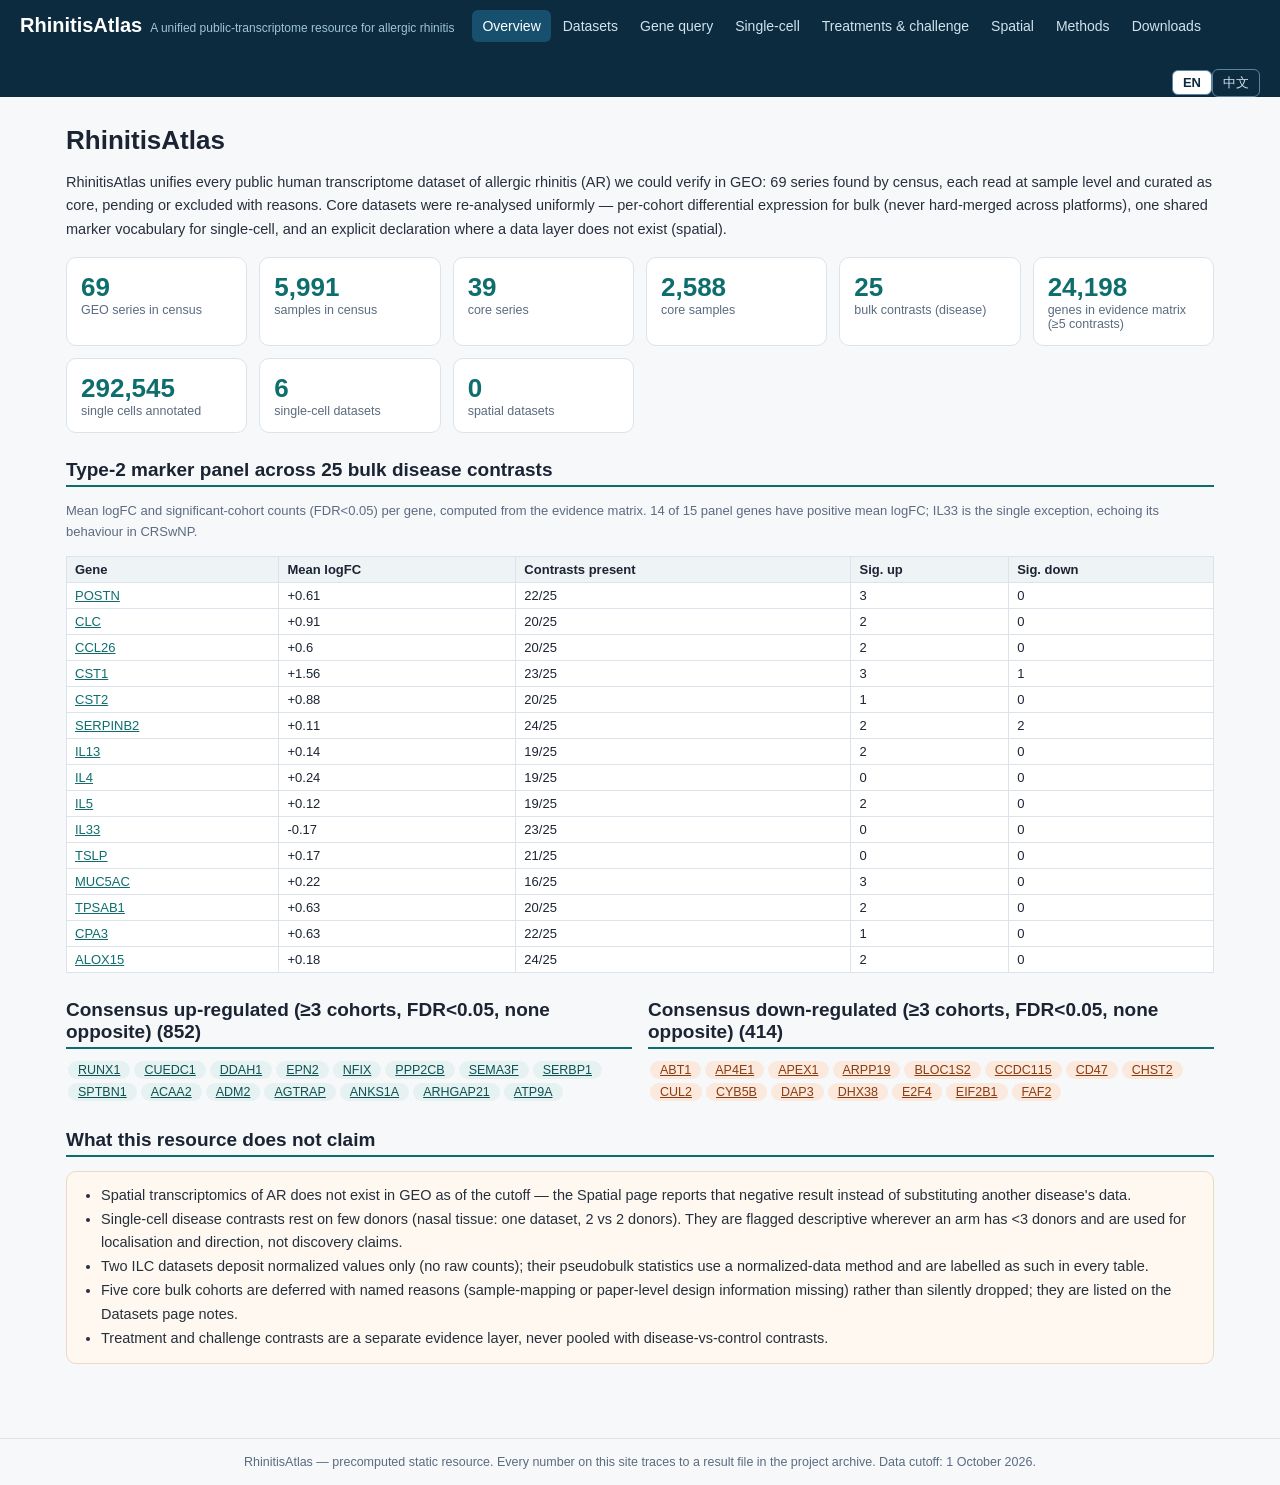
==== index.html @ cda33853 "RhinitisAtlas v1 static site: 8 pages, bilingual EN-default, precomputed data (69-series census, 25+" ====
<!DOCTYPE html><html lang="en"><head><meta charset="utf-8"><meta name="viewport" content="width=device-width,initial-scale=1">
<title>RhinitisAtlas</title><link rel="stylesheet" href="style.css"></head><body>
<header><div class="brand">RhinitisAtlas<small data-i18n="tagline"></small></div>
<nav><a href="index.html" data-i18n="nav_overview" class="on"></a><a href="datasets.html" data-i18n="nav_datasets" class=""></a><a href="gene.html" data-i18n="nav_gene" class=""></a><a href="scrna.html" data-i18n="nav_sc" class=""></a><a href="treatments.html" data-i18n="nav_treat" class=""></a><a href="spatial.html" data-i18n="nav_spatial" class=""></a><a href="methods.html" data-i18n="nav_methods" class=""></a><a href="downloads.html" data-i18n="nav_dl" class=""></a></nav><div class="lang"><button data-l="en" onclick="setLang('en')">EN</button><button data-l="zh" onclick="setLang('zh')">中文</button></div></header><main>
<h1>RhinitisAtlas</h1>
<p id="intro"></p>
<div class="cards" id="cards"></div>
<h2 id="h_panel"></h2><p class="mut" id="panel_note"></p><div id="panel"></div>
<div class="grid2"><div><h2 id="h_up"></h2><div id="cons_up"></div></div>
<div><h2 id="h_dn"></h2><div id="cons_dn"></div></div></div>
<h2 id="h_honest"></h2><div class="box"><ul id="honest" style="margin:0;padding-left:18px"></ul></div>
</main><footer><span data-i18n="foot"></span></footer>
<script src="app.js"></script><script>
const L = {
 intro:{en:"RhinitisAtlas unifies every public human transcriptome dataset of allergic rhinitis (AR) we could verify in GEO: 69 series found by census, each read at sample level and curated as core, pending or excluded with reasons. Core datasets were re-analysed uniformly — per-cohort differential expression for bulk (never hard-merged across platforms), one shared marker vocabulary for single-cell, and an explicit declaration where a data layer does not exist (spatial).",
 zh:"RhinitisAtlas 汇总了我们能在 GEO 中核验的全部人类过敏性鼻炎（AR）公共转录组数据：普查得到 69 个系列，逐个在样本级阅读并策展为 core / pending / excluded（附理由）。核心集全部统一重分析——bulk 逐队列独立差异分析（从不跨平台硬合并）、单细胞共用一套标志物词表、不存在的组学层（空间）明确声明。"},
 c_universe:{en:"GEO series in census",zh:"普查系列"},c_samples:{en:"samples in census",zh:"普查样本"},
 c_core:{en:"core series",zh:"核心系列"},c_cores:{en:"core samples",zh:"核心样本"},
 c_bulk:{en:"bulk contrasts (disease)",zh:"bulk 疾病对比"},c_genes:{en:"genes in evidence matrix (≥5 contrasts)",zh:"证据矩阵基因（≥5 对比）"},
 c_cells:{en:"single cells annotated",zh:"已注释单细胞"},c_sc:{en:"single-cell datasets",zh:"单细胞数据集"},
 c_spatial:{en:"spatial datasets",zh:"空间数据集"},
 h_panel:{en:"Type-2 marker panel across 25 bulk disease contrasts",zh:"2 型标志物面板（25 个 bulk 疾病对比）"},
 panel_note:{en:"Mean logFC and significant-cohort counts (FDR<0.05) per gene, computed from the evidence matrix. 14 of 15 panel genes have positive mean logFC; IL33 is the single exception, echoing its behaviour in CRSwNP.",zh:"每基因的平均 logFC 与显著队列数（FDR<0.05），由证据矩阵计算。15 个面板基因中 14 个平均 logFC 为正；唯一例外是 IL33，与它在 CRSwNP 中的表现一致。"},
 h_up:{en:"Consensus up-regulated (≥3 cohorts, FDR<0.05, none opposite)",zh:"共识上调（≥3 队列，FDR<0.05，无反向）"},
 h_dn:{en:"Consensus down-regulated (≥3 cohorts, FDR<0.05, none opposite)",zh:"共识下调（≥3 队列，FDR<0.05，无反向）"},
 h_honest:{en:"What this resource does not claim",zh:"本资源不声称什么"},
 honest:{en:["Spatial transcriptomics of AR does not exist in GEO as of the cutoff — the Spatial page reports that negative result instead of substituting another disease's data.",
  "Single-cell disease contrasts rest on few donors (nasal tissue: one dataset, 2 vs 2 donors). They are flagged descriptive wherever an arm has <3 donors and are used for localisation and direction, not discovery claims.",
  "Two ILC datasets deposit normalized values only (no raw counts); their pseudobulk statistics use a normalized-data method and are labelled as such in every table.",
  "Five core bulk cohorts are deferred with named reasons (sample-mapping or paper-level design information missing) rather than silently dropped; they are listed on the Datasets page notes.",
  "Treatment and challenge contrasts are a separate evidence layer, never pooled with disease-vs-control contrasts."],
 zh:["截至数据截止日，GEO 中不存在 AR 空间转录组数据——空间页报告这一阴性结果，不借用其他疾病的数据填充。",
  "单细胞疾病对比的供体数很少（鼻组织仅 1 个数据集、2 比 2 供体）。任一臂供体 <3 的对比均标注为描述性，只用于定位与方向印证，不作发现性结论。",
  "两个 ILC 数据集只存了归一化值（无原始计数），其 pseudobulk 统计采用归一化口径方法并在每张表中标注。",
  "5 个 core bulk 队列因具名原因延后（样本映射或原文设计信息缺失），而非静默丢弃，清单见数据集页注释。",
  "治疗与激发对比是独立证据层，永不与疾病-对照对比合并。"]},
 th_gene:{en:"Gene",zh:"基因"},th_mean:{en:"Mean logFC",zh:"平均 logFC"},th_pres:{en:"Contrasts present",zh:"出现对比数"},th_up:{en:"Sig. up",zh:"显著上调"},th_dn:{en:"Sig. down",zh:"显著下调"},
};
function T(k){return L[k][LANG]||L[k].en}
async function render(){
 const s = await loadJSON("data/summary.json");
 document.getElementById("intro").textContent = T("intro");
 const cards=[[s.universe_series,"c_universe"],[s.universe_samples,"c_samples"],[s.core_series,"c_core"],[s.core_samples,"c_cores"],[s.bulk_contrasts_main,"c_bulk"],[s.matrix_genes_ge5,"c_genes"],[s.sc_total_cells,"c_cells"],[Object.keys(s.sc_datasets).length,"c_sc"],[0,"c_spatial"]];
 document.getElementById("cards").innerHTML = cards.map(c=>`<div class="card"><div class="n">${c[0].toLocaleString()}</div><div class="l">${T(c[1])}</div></div>`).join("");
 document.getElementById("h_panel").textContent=T("h_panel"); document.getElementById("panel_note").textContent=T("panel_note");
 document.getElementById("panel").innerHTML = "<table><tr><th>"+T("th_gene")+"</th><th>"+T("th_mean")+"</th><th>"+T("th_pres")+"</th><th>"+T("th_up")+"</th><th>"+T("th_dn")+"</th></tr>"+
  s.panel.map(r=>`<tr><td><a href="gene.html?g=${r.gene}">${r.gene}</a></td><td>${r.mean_logFC>0?"+":""}${r.mean_logFC}</td><td>${r.n_present}/25</td><td>${r.n_up}</td><td>${r.n_down}</td></tr>`).join("")+"</table>";
 document.getElementById("h_up").textContent=T("h_up")+` (${s.consensus_up_ge3})`;
 document.getElementById("h_dn").textContent=T("h_dn")+` (${s.consensus_down_ge3})`;
 document.getElementById("cons_up").innerHTML = s.consensus_up_list.map(g=>`<a class="chip" href="gene.html?g=${g}">${g}</a>`).join("");
 document.getElementById("cons_dn").innerHTML = s.consensus_down_list.map(g=>`<a class="chip dn" href="gene.html?g=${g}">${g}</a>`).join("");
 document.getElementById("h_honest").textContent=T("h_honest");
 document.getElementById("honest").innerHTML = T("honest").map(x=>`<li>${x}</li>`).join("");
}
window.onLang = render; render();
</script></body></html>
---- style.css ----
:root{--ink:#1a2433;--mut:#5b6b80;--acc:#0e6e6e;--acc2:#b3541e;--bg:#f7f8fa;--card:#fff;--line:#dde3ea}
*{box-sizing:border-box}body{margin:0;font-family:-apple-system,'Segoe UI',Roboto,'Helvetica Neue',Arial,'PingFang SC','Microsoft YaHei',sans-serif;color:var(--ink);background:var(--bg)}
header{background:#0d2b3e;color:#fff;padding:0 20px;display:flex;align-items:center;gap:18px;flex-wrap:wrap}
header .brand{font-size:20px;font-weight:700;padding:14px 0}header .brand small{font-weight:400;color:#9fc3d8;font-size:12px;margin-left:8px}
nav{display:flex;gap:2px;flex-wrap:wrap}nav a{color:#cfe3ee;text-decoration:none;padding:8px 10px;border-radius:6px;font-size:14px}nav a:hover,nav a.on{background:#17506e;color:#fff}
.lang{margin-left:auto}.lang button{background:transparent;border:1px solid #5b84a0;color:#cfe3ee;border-radius:6px;padding:4px 10px;cursor:pointer;font-size:13px}.lang button.on{background:#fff;color:#0d2b3e;font-weight:700}
main{max-width:1180px;margin:0 auto;padding:22px 16px 60px}
h1{font-size:26px;margin:6px 0 10px}h2{font-size:19px;margin:26px 0 10px;border-bottom:2px solid var(--acc);padding-bottom:4px}h3{font-size:15px;margin:16px 0 6px}
p,li{font-size:14.5px;line-height:1.65;color:#26303d}.mut{color:var(--mut);font-size:13px}
.cards{display:grid;grid-template-columns:repeat(auto-fit,minmax(160px,1fr));gap:12px;margin:14px 0}
.card{background:var(--card);border:1px solid var(--line);border-radius:10px;padding:14px}.card .n{font-size:26px;font-weight:800;color:var(--acc)}.card .l{font-size:12.5px;color:var(--mut)}
.box{background:#fff8f0;border:1px solid #ecd9c3;border-radius:10px;padding:12px 16px;margin:14px 0}
table{border-collapse:collapse;width:100%;background:#fff;font-size:13px}th,td{border:1px solid var(--line);padding:5px 8px;text-align:left;vertical-align:top}th{background:#eef3f6}
input,select{font-size:14px;padding:7px 9px;border:1px solid #b9c4d0;border-radius:7px}
button.go{background:var(--acc);color:#fff;border:0;border-radius:7px;padding:8px 16px;font-size:14px;cursor:pointer}
.chip{display:inline-block;background:#e6f2f2;color:#0b5252;border-radius:20px;padding:2px 10px;margin:2px;font-size:12.5px}
.chip.dn{background:#fbe9dd;color:#8a3c10}
.bar{height:10px;border-radius:3px;display:inline-block;vertical-align:middle}
canvas{max-width:100%;background:#fff;border:1px solid var(--line);border-radius:10px}
.legend{font-size:12.5px}.legend span{margin-right:10px;white-space:nowrap}
.dot{display:inline-block;width:9px;height:9px;border-radius:50%;margin-right:4px}
footer{border-top:1px solid var(--line);padding:16px;text-align:center;color:var(--mut);font-size:12.5px}
a{color:var(--acc)}
.grid2{display:grid;grid-template-columns:1fr 1fr;gap:16px}@media(max-width:800px){.grid2{grid-template-columns:1fr}}
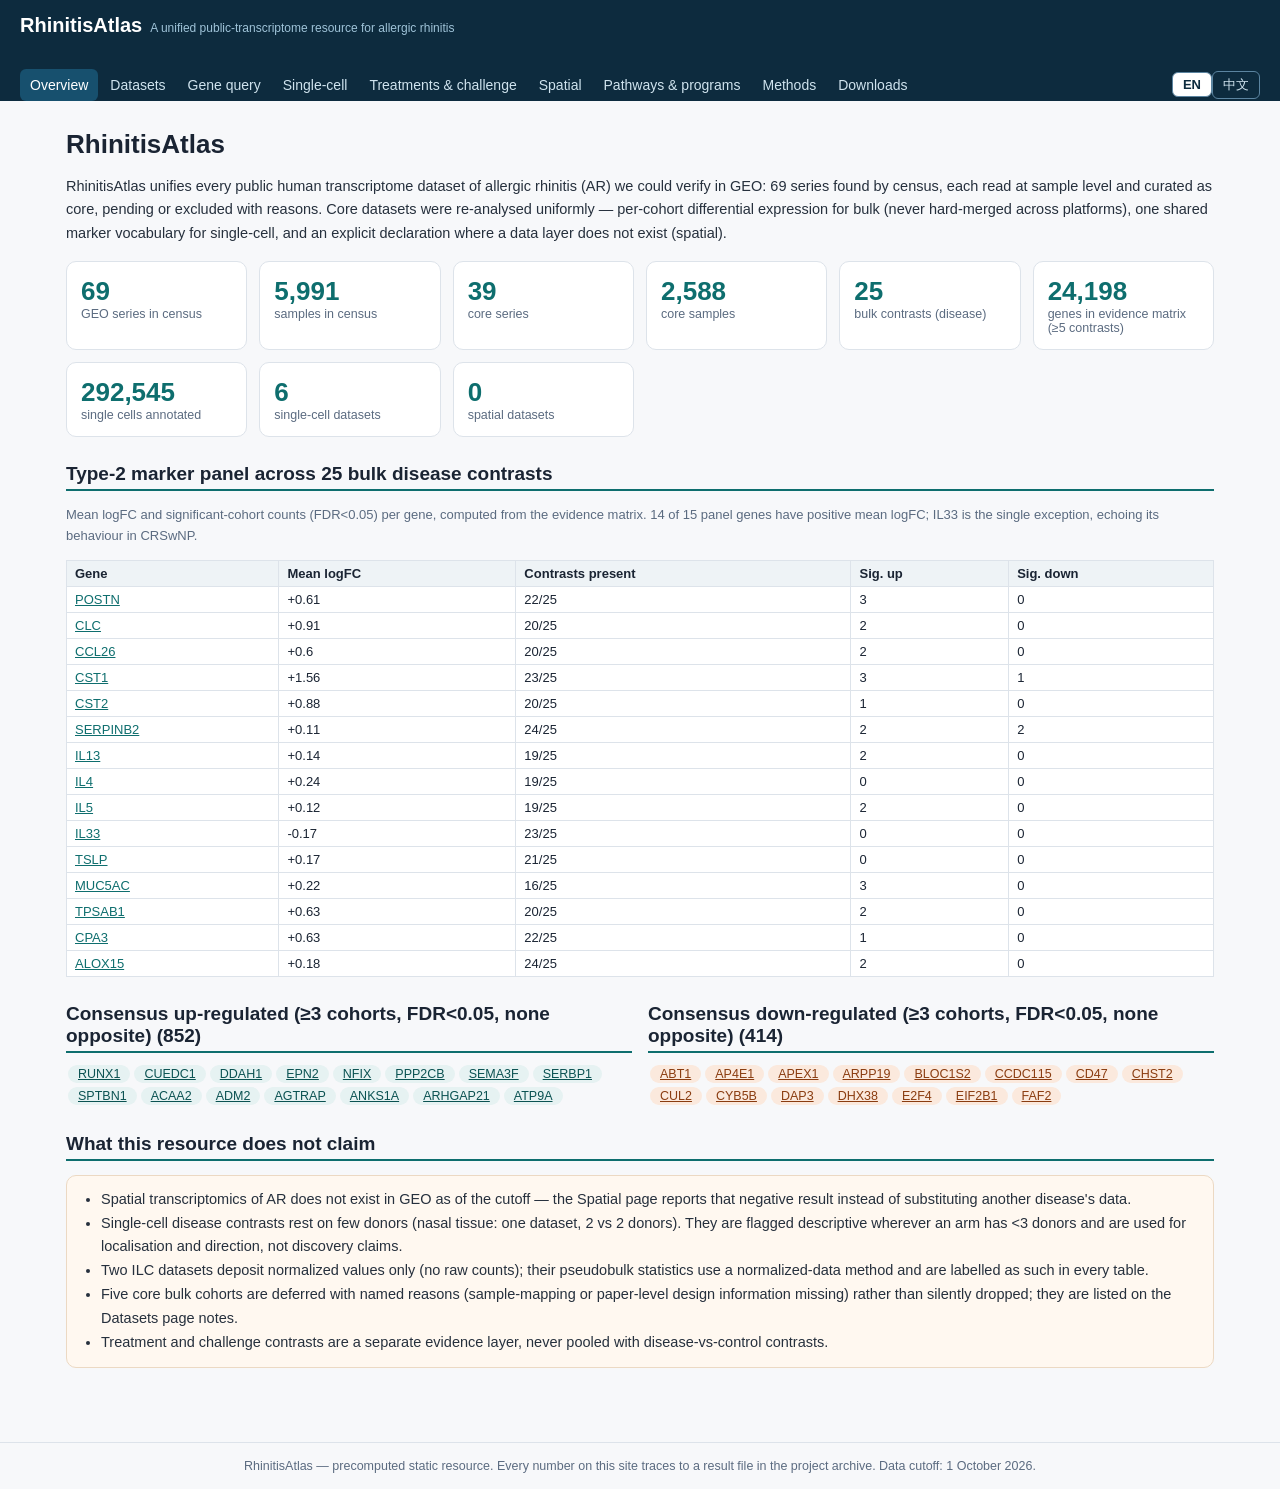
==== commit c1334752: "Step-8 expansion: Pathways & programs page + expansion.json data layer - New pathways.html (9th page" ====
--- a/index.html
+++ b/index.html
@@ -1,7 +1,7 @@
 <!DOCTYPE html><html lang="en"><head><meta charset="utf-8"><meta name="viewport" content="width=device-width,initial-scale=1">
 <title>RhinitisAtlas</title><link rel="stylesheet" href="style.css"></head><body>
 <header><div class="brand">RhinitisAtlas<small data-i18n="tagline"></small></div>
-<nav><a href="index.html" data-i18n="nav_overview" class="on"></a><a href="datasets.html" data-i18n="nav_datasets" class=""></a><a href="gene.html" data-i18n="nav_gene" class=""></a><a href="scrna.html" data-i18n="nav_sc" class=""></a><a href="treatments.html" data-i18n="nav_treat" class=""></a><a href="spatial.html" data-i18n="nav_spatial" class=""></a><a href="methods.html" data-i18n="nav_methods" class=""></a><a href="downloads.html" data-i18n="nav_dl" class=""></a></nav><div class="lang"><button data-l="en" onclick="setLang('en')">EN</button><button data-l="zh" onclick="setLang('zh')">中文</button></div></header><main>
+<nav><a href="index.html" data-i18n="nav_overview" class="on"></a><a href="datasets.html" data-i18n="nav_datasets" class=""></a><a href="gene.html" data-i18n="nav_gene" class=""></a><a href="scrna.html" data-i18n="nav_sc" class=""></a><a href="treatments.html" data-i18n="nav_treat" class=""></a><a href="spatial.html" data-i18n="nav_spatial" class=""></a><a href="pathways.html" data-i18n="nav_path" class=""></a><a href="methods.html" data-i18n="nav_methods" class=""></a><a href="downloads.html" data-i18n="nav_dl" class=""></a></nav><div class="lang"><button data-l="en" onclick="setLang('en')">EN</button><button data-l="zh" onclick="setLang('zh')">中文</button></div></header><main>
 <h1>RhinitisAtlas</h1>
 <p id="intro"></p>
 <div class="cards" id="cards"></div>
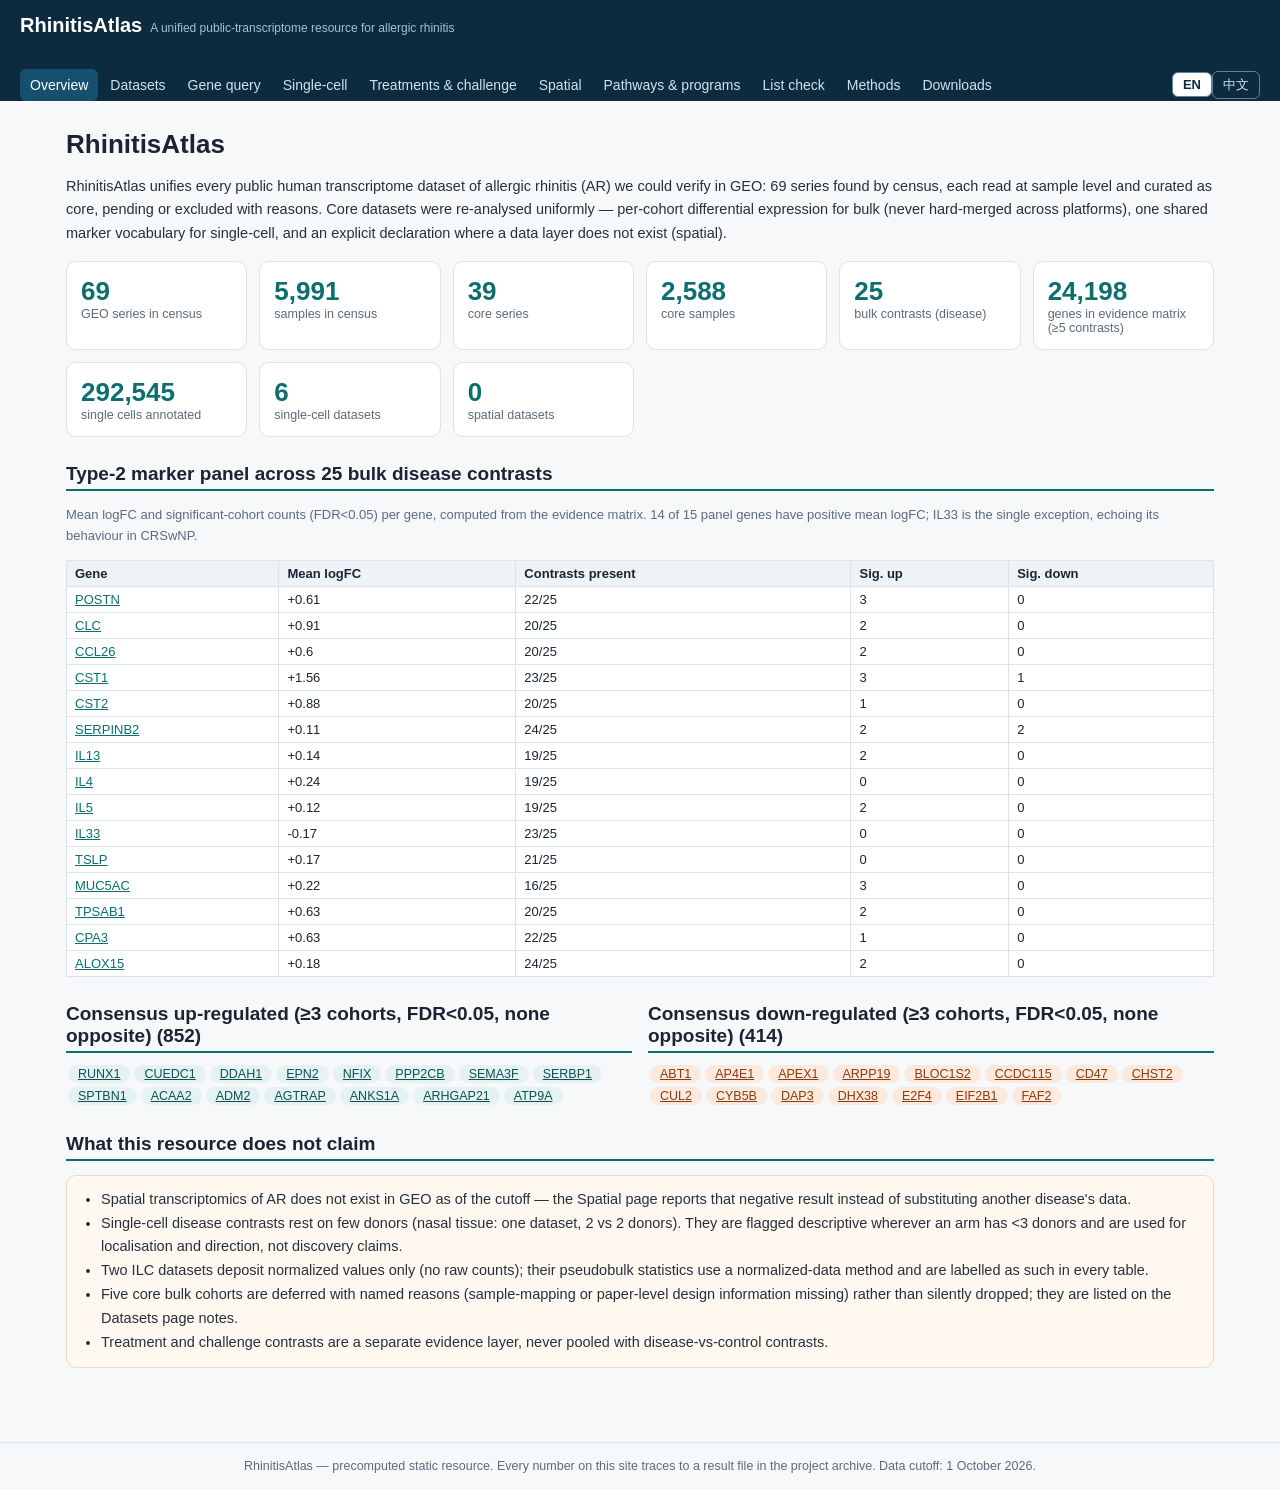
==== commit e07cc895: "Plan A: gene-list check page (analyze.html) — browser-side overlap enrichment vs AR + CRSwNP consens" ====
--- a/index.html
+++ b/index.html
@@ -1,7 +1,7 @@
 <!DOCTYPE html><html lang="en"><head><meta charset="utf-8"><meta name="viewport" content="width=device-width,initial-scale=1">
 <title>RhinitisAtlas</title><link rel="stylesheet" href="style.css"></head><body>
 <header><div class="brand">RhinitisAtlas<small data-i18n="tagline"></small></div>
-<nav><a href="index.html" data-i18n="nav_overview" class="on"></a><a href="datasets.html" data-i18n="nav_datasets" class=""></a><a href="gene.html" data-i18n="nav_gene" class=""></a><a href="scrna.html" data-i18n="nav_sc" class=""></a><a href="treatments.html" data-i18n="nav_treat" class=""></a><a href="spatial.html" data-i18n="nav_spatial" class=""></a><a href="pathways.html" data-i18n="nav_path" class=""></a><a href="methods.html" data-i18n="nav_methods" class=""></a><a href="downloads.html" data-i18n="nav_dl" class=""></a></nav><div class="lang"><button data-l="en" onclick="setLang('en')">EN</button><button data-l="zh" onclick="setLang('zh')">中文</button></div></header><main>
+<nav><a href="index.html" data-i18n="nav_overview" class="on"></a><a href="datasets.html" data-i18n="nav_datasets" class=""></a><a href="gene.html" data-i18n="nav_gene" class=""></a><a href="scrna.html" data-i18n="nav_sc" class=""></a><a href="treatments.html" data-i18n="nav_treat" class=""></a><a href="spatial.html" data-i18n="nav_spatial" class=""></a><a href="pathways.html" data-i18n="nav_path" class=""></a><a href="analyze.html" data-i18n="nav_analyze" class=""></a><a href="methods.html" data-i18n="nav_methods" class=""></a><a href="downloads.html" data-i18n="nav_dl" class=""></a></nav><div class="lang"><button data-l="en" onclick="setLang('en')">EN</button><button data-l="zh" onclick="setLang('zh')">中文</button></div></header><main>
 <h1>RhinitisAtlas</h1>
 <p id="intro"></p>
 <div class="cards" id="cards"></div>
--- a/style.css
+++ b/style.css
@@ -13,6 +13,9 @@
 .box{background:#fff8f0;border:1px solid #ecd9c3;border-radius:10px;padding:12px 16px;margin:14px 0}
 table{border-collapse:collapse;width:100%;background:#fff;font-size:13px}th,td{border:1px solid var(--line);padding:5px 8px;text-align:left;vertical-align:top}th{background:#eef3f6}
 input,select{font-size:14px;padding:7px 9px;border:1px solid #b9c4d0;border-radius:7px}
+textarea{font-size:13.5px;padding:9px;border:1px solid #b9c4d0;border-radius:7px;width:100%;font-family:ui-monospace,Menlo,Consolas,monospace}
+.badge{display:inline-block;border-radius:4px;padding:0 6px;font-size:11.5px;font-weight:700;margin-right:3px}
+.b-arup{background:#fde8d7;color:#8a3c10}.b-ardn{background:#dbe7fb;color:#1c4390}.b-crsup{background:#e3f2e3;color:#1e6b1e}.b-crsdn{background:#efe0f2;color:#6b1e6b}
 button.go{background:var(--acc);color:#fff;border:0;border-radius:7px;padding:8px 16px;font-size:14px;cursor:pointer}
 .chip{display:inline-block;background:#e6f2f2;color:#0b5252;border-radius:20px;padding:2px 10px;margin:2px;font-size:12.5px}
 .chip.dn{background:#fbe9dd;color:#8a3c10}
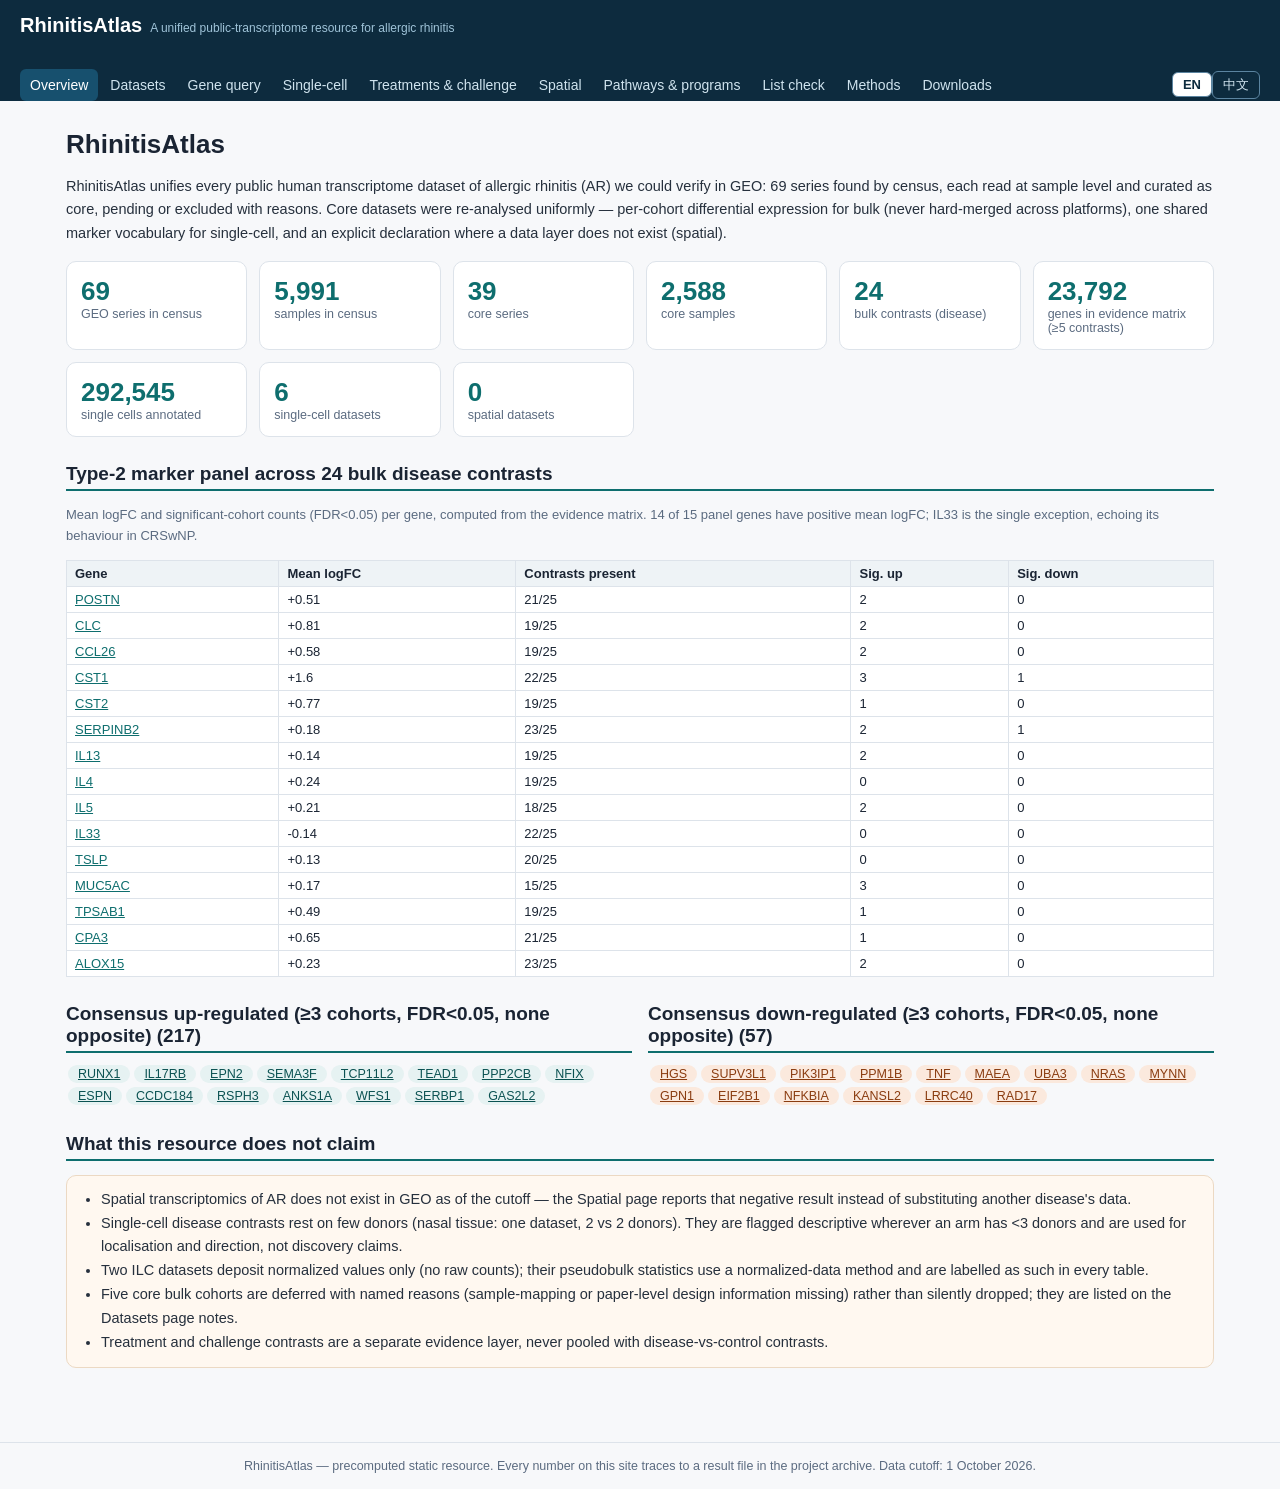
==== commit a21cd3a2: "v5 layer-separation correction: disease layer 24 contrasts (GSE261239 saline only), challenge layer " ====
--- a/index.html
+++ b/index.html
@@ -1,5 +1,5 @@
 <!DOCTYPE html><html lang="en"><head><meta charset="utf-8"><meta name="viewport" content="width=device-width,initial-scale=1">
-<title>RhinitisAtlas</title><link rel="stylesheet" href="style.css"></head><body>
+<title>RhinitisAtlas</title><link rel="stylesheet" href="style.css?v=20261021b"></head><body>
 <header><div class="brand">RhinitisAtlas<small data-i18n="tagline"></small></div>
 <nav><a href="index.html" data-i18n="nav_overview" class="on"></a><a href="datasets.html" data-i18n="nav_datasets" class=""></a><a href="gene.html" data-i18n="nav_gene" class=""></a><a href="scrna.html" data-i18n="nav_sc" class=""></a><a href="treatments.html" data-i18n="nav_treat" class=""></a><a href="spatial.html" data-i18n="nav_spatial" class=""></a><a href="pathways.html" data-i18n="nav_path" class=""></a><a href="analyze.html" data-i18n="nav_analyze" class=""></a><a href="methods.html" data-i18n="nav_methods" class=""></a><a href="downloads.html" data-i18n="nav_dl" class=""></a></nav><div class="lang"><button data-l="en" onclick="setLang('en')">EN</button><button data-l="zh" onclick="setLang('zh')">中文</button></div></header><main>
 <h1>RhinitisAtlas</h1>
@@ -10,7 +10,7 @@
 <div><h2 id="h_dn"></h2><div id="cons_dn"></div></div></div>
 <h2 id="h_honest"></h2><div class="box"><ul id="honest" style="margin:0;padding-left:18px"></ul></div>
 </main><footer><span data-i18n="foot"></span></footer>
-<script src="app.js"></script><script>
+<script src="app.js?v=20261021b"></script><script>
 const L = {
  intro:{en:"RhinitisAtlas unifies every public human transcriptome dataset of allergic rhinitis (AR) we could verify in GEO: 69 series found by census, each read at sample level and curated as core, pending or excluded with reasons. Core datasets were re-analysed uniformly — per-cohort differential expression for bulk (never hard-merged across platforms), one shared marker vocabulary for single-cell, and an explicit declaration where a data layer does not exist (spatial).",
  zh:"RhinitisAtlas 汇总了我们能在 GEO 中核验的全部人类过敏性鼻炎（AR）公共转录组数据：普查得到 69 个系列，逐个在样本级阅读并策展为 core / pending / excluded（附理由）。核心集全部统一重分析——bulk 逐队列独立差异分析（从不跨平台硬合并）、单细胞共用一套标志物词表、不存在的组学层（空间）明确声明。"},
@@ -19,7 +19,7 @@
  c_bulk:{en:"bulk contrasts (disease)",zh:"bulk 疾病对比"},c_genes:{en:"genes in evidence matrix (≥5 contrasts)",zh:"证据矩阵基因（≥5 对比）"},
  c_cells:{en:"single cells annotated",zh:"已注释单细胞"},c_sc:{en:"single-cell datasets",zh:"单细胞数据集"},
  c_spatial:{en:"spatial datasets",zh:"空间数据集"},
- h_panel:{en:"Type-2 marker panel across 25 bulk disease contrasts",zh:"2 型标志物面板（25 个 bulk 疾病对比）"},
+ h_panel:{en:"Type-2 marker panel across 24 bulk disease contrasts",zh:"2 型标志物面板（24 个 bulk 疾病对比）"},
  panel_note:{en:"Mean logFC and significant-cohort counts (FDR<0.05) per gene, computed from the evidence matrix. 14 of 15 panel genes have positive mean logFC; IL33 is the single exception, echoing its behaviour in CRSwNP.",zh:"每基因的平均 logFC 与显著队列数（FDR<0.05），由证据矩阵计算。15 个面板基因中 14 个平均 logFC 为正；唯一例外是 IL33，与它在 CRSwNP 中的表现一致。"},
  h_up:{en:"Consensus up-regulated (≥3 cohorts, FDR<0.05, none opposite)",zh:"共识上调（≥3 队列，FDR<0.05，无反向）"},
  h_dn:{en:"Consensus down-regulated (≥3 cohorts, FDR<0.05, none opposite)",zh:"共识下调（≥3 队列，FDR<0.05，无反向）"},
